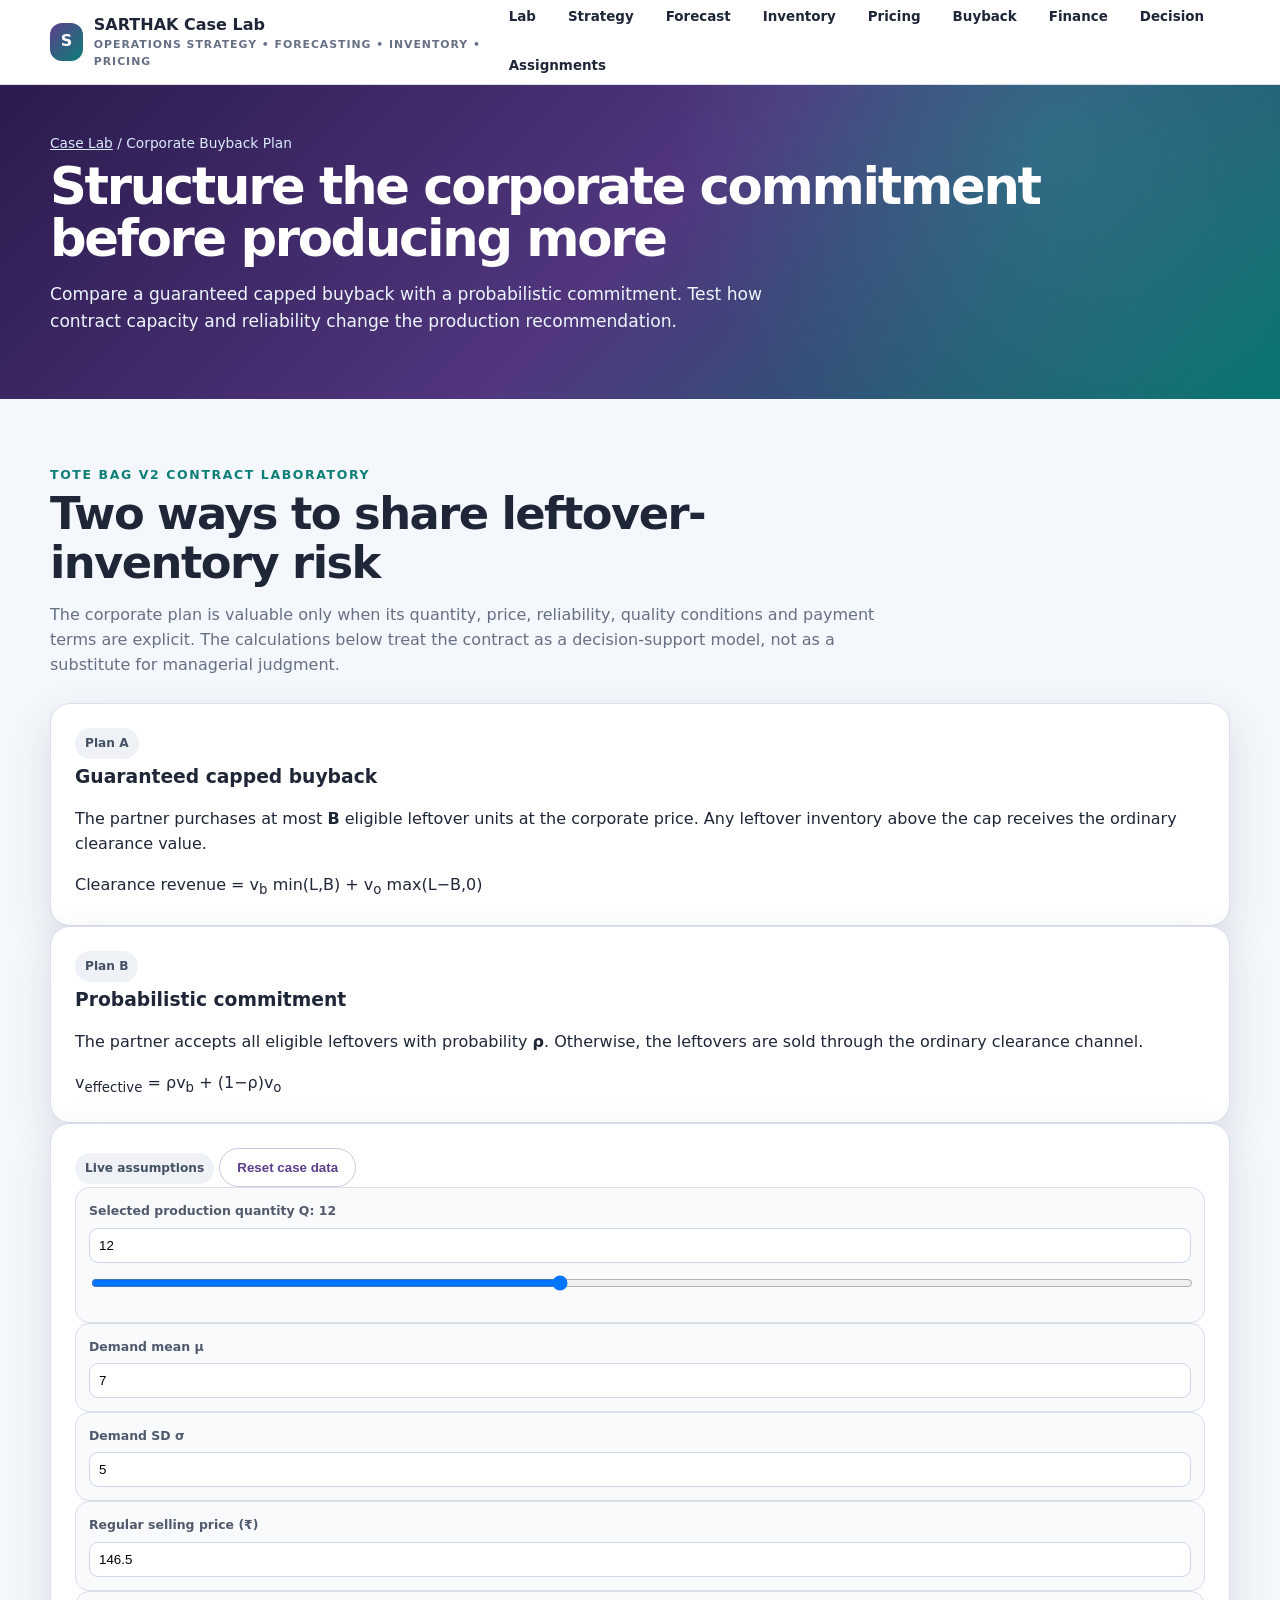
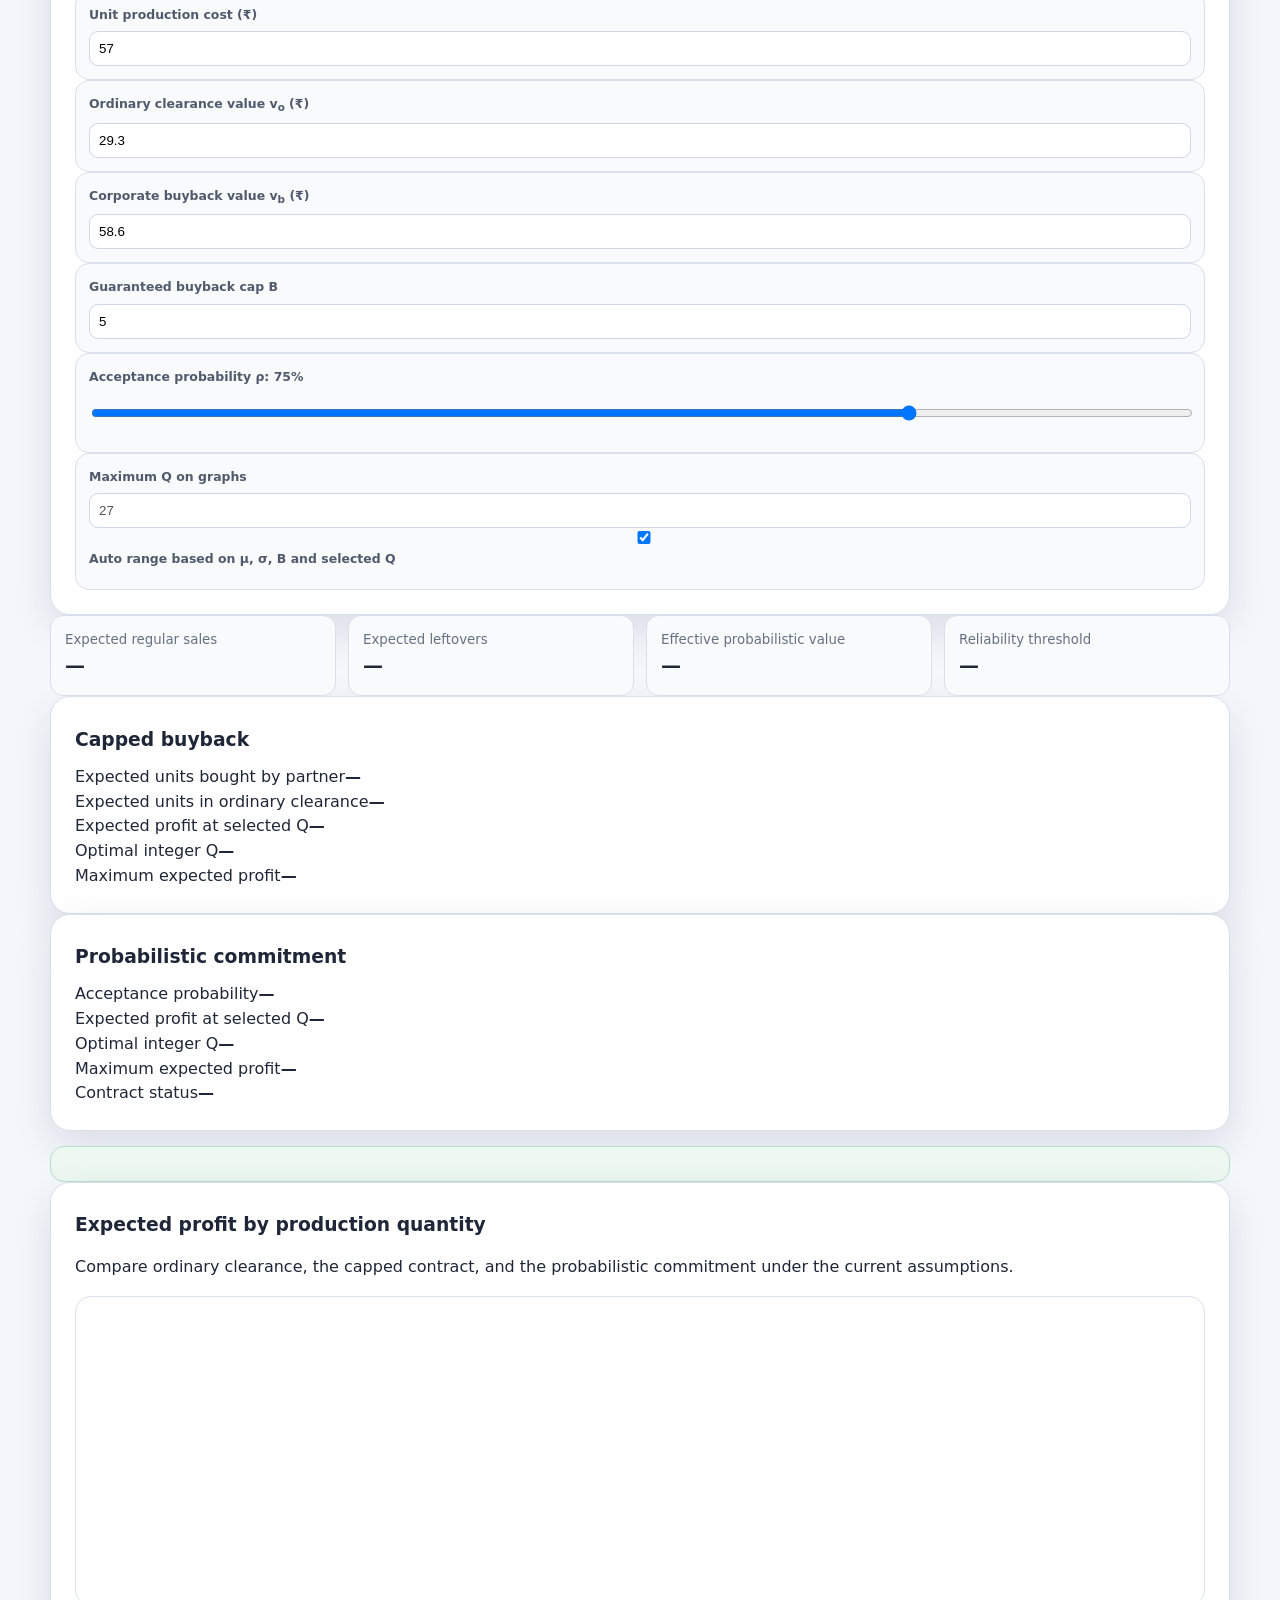
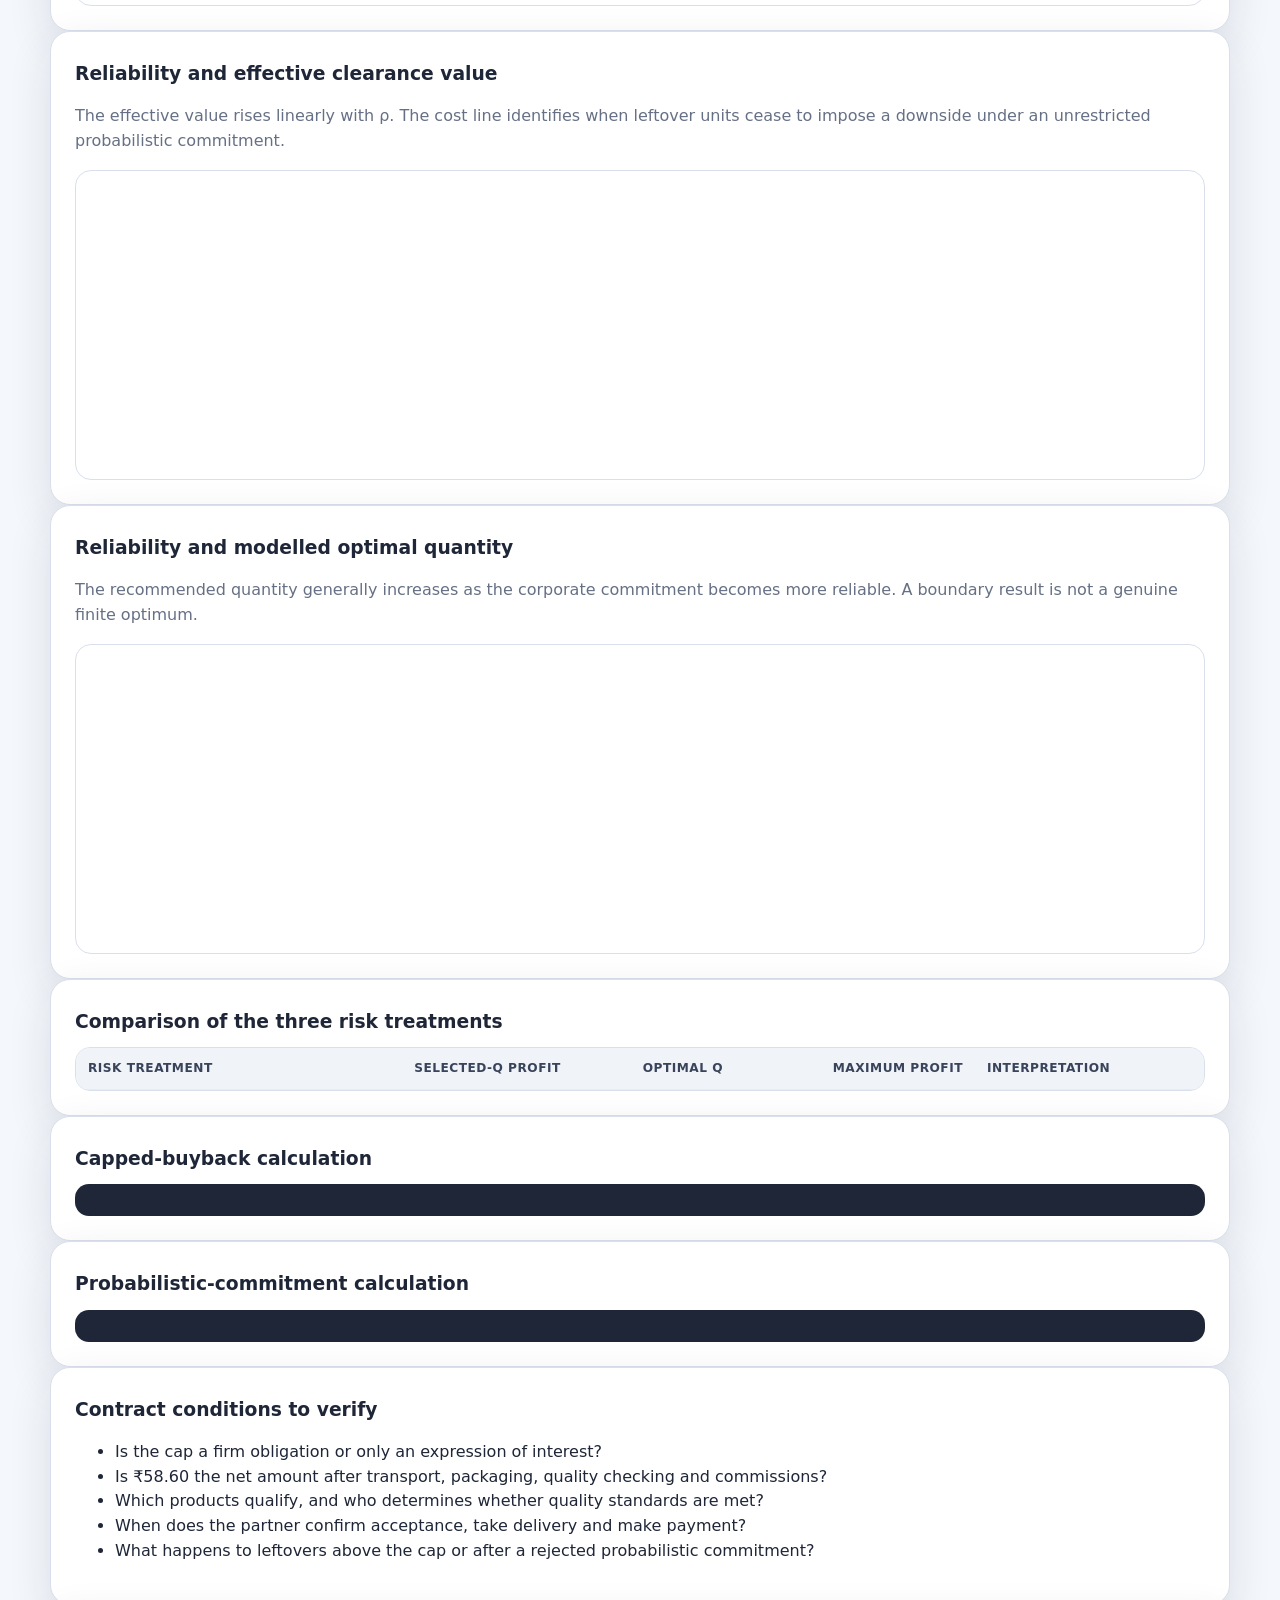
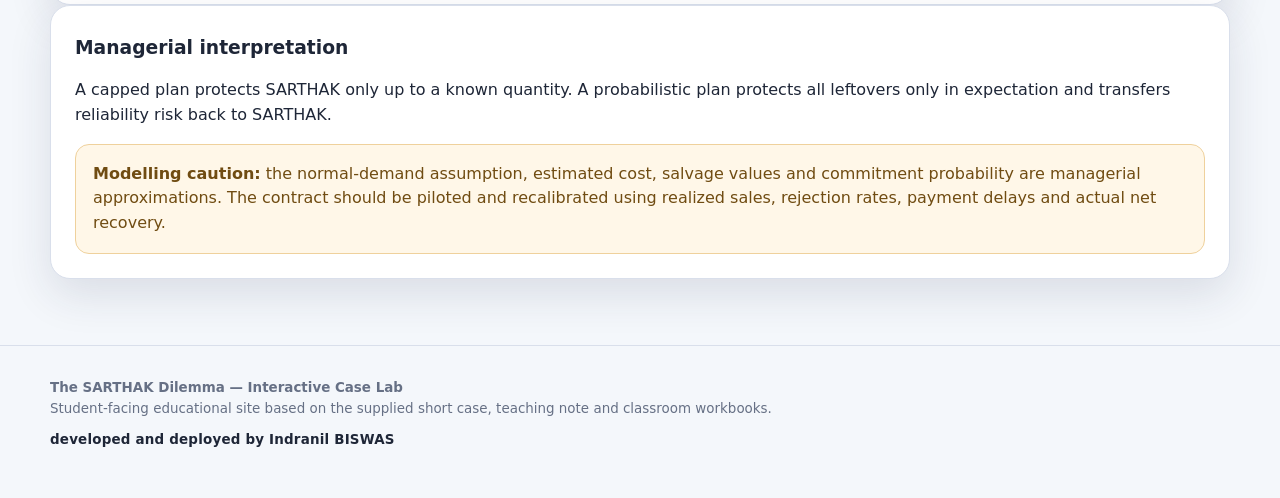
==== buyback.html @ 47f2837c "Add corporate buyback analysis page" ====
<!doctype html>
<html lang="en">
<head>
  <meta charset="utf-8">
  <meta name="viewport" content="width=device-width,initial-scale=1">
  <meta name="description" content="Interactive corporate buyback analysis for the SARTHAK Tote Bag V2 case">
  <title>Corporate Buyback Plan | SARTHAK Case Lab</title>
  <link rel="stylesheet" href="assets/styles.css">
  <link rel="stylesheet" href="assets/buyback-lab.css">
</head>
<body>
  <header class="top">
    <div class="container nav">
      <a class="brand" href="index.html"><span class="mark">S</span><span>SARTHAK Case Lab<small>Operations strategy • Forecasting • Inventory • Pricing</small></span></a>
      <nav class="links"><a href="index.html#lab">Lab</a><a href="strategy.html">Strategy</a><a href="forecast.html">Forecast</a><a href="inventory.html">Inventory</a><a href="pricing.html">Pricing</a><a href="buyback.html">Buyback</a><a href="finance.html">Finance</a><a href="decision.html">Decision</a><a href="assignments.html">Assignments</a></nav>
    </div>
  </header>

  <div class="hero small">
    <div class="container">
      <div class="crumb"><a href="index.html#lab">Case Lab</a> / Corporate Buyback Plan</div>
      <h1>Structure the corporate commitment before producing more</h1>
      <p>Compare a guaranteed capped buyback with a probabilistic commitment. Test how contract capacity and reliability change the production recommendation.</p>
    </div>
  </div>

  <main>
    <section>
      <div class="container">
        <div class="head">
          <div class="kicker">Tote Bag V2 contract laboratory</div>
          <h2>Two ways to share leftover-inventory risk</h2>
          <p class="lead">The corporate plan is valuable only when its quantity, price, reliability, quality conditions and payment terms are explicit. The calculations below treat the contract as a decision-support model, not as a substitute for managerial judgment.</p>
        </div>

        <div class="contract-cards">
          <article class="card pad contract-card capped">
            <span class="badge">Plan A</span>
            <h3>Guaranteed capped buyback</h3>
            <p>The partner purchases at most <b>B</b> eligible leftover units at the corporate price. Any leftover inventory above the cap receives the ordinary clearance value.</p>
            <div class="mini-formula">Clearance revenue = v<sub>b</sub> min(L,B) + v<sub>o</sub> max(L−B,0)</div>
          </article>
          <article class="card pad contract-card probabilistic">
            <span class="badge">Plan B</span>
            <h3>Probabilistic commitment</h3>
            <p>The partner accepts all eligible leftovers with probability <b>ρ</b>. Otherwise, the leftovers are sold through the ordinary clearance channel.</p>
            <div class="mini-formula">v<sub>effective</sub> = ρv<sub>b</sub> + (1−ρ)v<sub>o</sub></div>
          </article>
        </div>

        <div class="buyback-layout">
          <aside class="card pad buyback-panel">
            <div class="panel-head">
              <span class="badge">Live assumptions</span>
              <button class="btn alt small" id="bbReset" type="button">Reset case data</button>
            </div>

            <div id="bbValidation" class="bb-alert" hidden></div>

            <div class="control">
              <label for="bbQ">Selected production quantity Q: <b id="bbQValue">12</b></label>
              <div class="quantity-row">
                <input id="bbQ" type="number" min="1" max="200" step="1" value="12">
                <input id="bbQRange" type="range" min="1" max="27" step="1" value="12">
              </div>
            </div>

            <div class="input-pair">
              <div class="control">
                <label for="bbMu">Demand mean μ</label>
                <input id="bbMu" type="number" min="0" step="0.1" value="7">
              </div>
              <div class="control">
                <label for="bbSigma">Demand SD σ</label>
                <input id="bbSigma" type="number" min="0.01" step="0.1" value="5">
              </div>
            </div>

            <div class="input-pair">
              <div class="control">
                <label for="bbPrice">Regular selling price (₹)</label>
                <input id="bbPrice" type="number" min="0" step="0.01" value="146.5">
              </div>
              <div class="control">
                <label for="bbCost">Unit production cost (₹)</label>
                <input id="bbCost" type="number" min="0" step="0.01" value="57">
              </div>
            </div>

            <div class="input-pair">
              <div class="control">
                <label for="bbOrdinary">Ordinary clearance value v<sub>o</sub> (₹)</label>
                <input id="bbOrdinary" type="number" min="0" step="0.01" value="29.3">
              </div>
              <div class="control">
                <label for="bbCorporate">Corporate buyback value v<sub>b</sub> (₹)</label>
                <input id="bbCorporate" type="number" min="0" step="0.01" value="58.6">
              </div>
            </div>

            <div class="input-pair">
              <div class="control">
                <label for="bbCap">Guaranteed buyback cap B</label>
                <input id="bbCap" type="number" min="0" max="200" step="1" value="5">
              </div>
              <div class="control">
                <label for="bbRho">Acceptance probability ρ: <b id="bbRhoValue">75%</b></label>
                <input id="bbRho" type="range" min="0" max="100" step="1" value="75">
              </div>
            </div>

            <div class="control">
              <label for="bbMaxQ">Maximum Q on graphs</label>
              <input id="bbMaxQ" type="number" min="5" max="200" step="1" value="27" disabled>
              <label class="toggle-row" for="bbAutoRange"><input id="bbAutoRange" type="checkbox" checked> Auto range based on μ, σ, B and selected Q</label>
            </div>
          </aside>

          <div class="buyback-results">
            <div class="kpis">
              <div class="kpi"><small>Expected regular sales</small><b id="bbSales">—</b></div>
              <div class="kpi"><small>Expected leftovers</small><b id="bbLeftovers">—</b></div>
              <div class="kpi"><small>Effective probabilistic value</small><b id="bbEffective">—</b></div>
              <div class="kpi"><small>Reliability threshold</small><b id="bbThreshold">—</b></div>
            </div>

            <div class="comparison-grid">
              <article class="card pad plan-result capped">
                <h3>Capped buyback</h3>
                <div class="result-line"><span>Expected units bought by partner</span><b id="bbCovered">—</b></div>
                <div class="result-line"><span>Expected units in ordinary clearance</span><b id="bbOverflow">—</b></div>
                <div class="result-line"><span>Expected profit at selected Q</span><b id="bbCapSelectedProfit">—</b></div>
                <div class="result-line"><span>Optimal integer Q</span><b id="bbCapOptimalQ">—</b></div>
                <div class="result-line"><span>Maximum expected profit</span><b id="bbCapOptimalProfit">—</b></div>
              </article>
              <article class="card pad plan-result probabilistic">
                <h3>Probabilistic commitment</h3>
                <div class="result-line"><span>Acceptance probability</span><b id="bbProbRho">—</b></div>
                <div class="result-line"><span>Expected profit at selected Q</span><b id="bbProbSelectedProfit">—</b></div>
                <div class="result-line"><span>Optimal integer Q</span><b id="bbProbOptimalQ">—</b></div>
                <div class="result-line"><span>Maximum expected profit</span><b id="bbProbOptimalProfit">—</b></div>
                <div class="result-line"><span>Contract status</span><b id="bbProbStatus">—</b></div>
              </article>
            </div>

            <div id="bbRecommendation" class="callout"></div>

            <div class="card pad chart-card">
              <div class="chart-heading">
                <div>
                  <h3>Expected profit by production quantity</h3>
                  <p>Compare ordinary clearance, the capped contract, and the probabilistic commitment under the current assumptions.</p>
                </div>
              </div>
              <div id="bbProfitChart" class="chart buyback-chart"></div>
            </div>
          </div>
        </div>

        <div class="sensitivity-grid">
          <div class="card pad">
            <h3>Reliability and effective clearance value</h3>
            <p class="lead">The effective value rises linearly with ρ. The cost line identifies when leftover units cease to impose a downside under an unrestricted probabilistic commitment.</p>
            <div id="bbValueSensitivity" class="chart sensitivity-chart"></div>
          </div>
          <div class="card pad">
            <h3>Reliability and modelled optimal quantity</h3>
            <p class="lead">The recommended quantity generally increases as the corporate commitment becomes more reliable. A boundary result is not a genuine finite optimum.</p>
            <div id="bbQuantitySensitivity" class="chart sensitivity-chart"></div>
          </div>
        </div>

        <div class="card pad comparison-table-card">
          <h3>Comparison of the three risk treatments</h3>
          <div class="tablewrap">
            <table>
              <thead>
                <tr><th>Risk treatment</th><th class="r">Selected-Q profit</th><th class="r">Optimal Q</th><th class="r">Maximum profit</th><th>Interpretation</th></tr>
              </thead>
              <tbody id="bbComparisonBody"></tbody>
            </table>
          </div>
        </div>

        <div class="formula-grid">
          <div class="card pad">
            <h3>Capped-buyback calculation</h3>
            <div class="formula explainer" id="bbCapFormula"></div>
          </div>
          <div class="card pad">
            <h3>Probabilistic-commitment calculation</h3>
            <div class="formula explainer" id="bbProbFormula"></div>
          </div>
        </div>

        <div class="contract-checklist">
          <div class="card pad">
            <h3>Contract conditions to verify</h3>
            <ul>
              <li>Is the cap a firm obligation or only an expression of interest?</li>
              <li>Is ₹58.60 the net amount after transport, packaging, quality checking and commissions?</li>
              <li>Which products qualify, and who determines whether quality standards are met?</li>
              <li>When does the partner confirm acceptance, take delivery and make payment?</li>
              <li>What happens to leftovers above the cap or after a rejected probabilistic commitment?</li>
            </ul>
          </div>
          <div class="card pad">
            <h3>Managerial interpretation</h3>
            <p>A capped plan protects SARTHAK only up to a known quantity. A probabilistic plan protects all leftovers only in expectation and transfers reliability risk back to SARTHAK.</p>
            <div class="callout warn"><b>Modelling caution:</b> the normal-demand assumption, estimated cost, salvage values and commitment probability are managerial approximations. The contract should be piloted and recalibrated using realized sales, rejection rates, payment delays and actual net recovery.</div>
          </div>
        </div>
      </div>
    </section>
  </main>

  <footer class="footer"><div class="container"><b>The SARTHAK Dilemma — Interactive Case Lab</b><br>Student-facing educational site based on the supplied short case, teaching note and classroom workbooks.</div></footer>
  <script src="assets/buyback-lab.js"></script>
</body>
</html>
---- assets/styles.css ----
:root{--ink:#1e2637;--muted:#667085;--paper:#fff;--bg:#f4f7fb;--purple:#5b3f8c;--teal:#0d7f78;--amber:#d98b2b;--red:#b84a52;--green:#3f8a62;--line:#d9dfeb;--shadow:0 16px 44px rgba(30,42,70,.12);--radius:20px;--max:1180px}*{box-sizing:border-box}html{scroll-behavior:smooth}body{margin:0;background:var(--bg);color:var(--ink);font-family:Inter,ui-sans-serif,system-ui,-apple-system,BlinkMacSystemFont,"Segoe UI",sans-serif;line-height:1.55}a{text-decoration:none;color:inherit}.container{width:min(var(--max),calc(100% - 32px));margin:auto}.top{position:sticky;top:0;z-index:30;background:rgba(255,255,255,.95);backdrop-filter:blur(12px);border-bottom:1px solid var(--line)}.nav{min-height:68px;display:flex;align-items:center;justify-content:space-between;gap:18px}.brand{display:flex;align-items:center;gap:11px;font-weight:900}.mark{width:38px;height:38px;border-radius:12px;background:linear-gradient(135deg,var(--purple),var(--teal));display:grid;place-items:center;color:white}.brand small{display:block;color:var(--muted);font-size:.68rem;text-transform:uppercase;letter-spacing:.09em}.links{display:flex;gap:14px;flex-wrap:wrap;font-size:.84rem;font-weight:760}.links a{padding:7px 9px;border-radius:9px}.links a:hover,.links a.active{background:#eef1f7;color:var(--purple)}.hero{padding:76px 0 62px;color:white;background:radial-gradient(circle at 82% 15%,rgba(42,166,157,.34),transparent 35%),linear-gradient(135deg,#2c1b4e,#51367e 50%,#08746e)}.hero.small{padding:48px 0}.hero-grid{display:grid;grid-template-columns:1.15fr .85fr;gap:40px;align-items:center}.eyebrow{color:#c8f2ed;text-transform:uppercase;letter-spacing:.15em;font-size:.78rem;font-weight:850}.hero h1{font-size:clamp(2.4rem,5vw,4.8rem);line-height:1.02;letter-spacing:-.045em;margin:.35rem 0 1rem}.hero.small h1{font-size:clamp(2.1rem,4vw,3.6rem)}.hero p{font-size:1.07rem;color:#edf6ff;max-width:780px}.hero-art{background:rgba(255,255,255,.1);border:1px solid rgba(255,255,255,.25);border-radius:25px;padding:20px;box-shadow:0 26px 70px rgba(0,0,0,.22)}.btn{display:inline-block;border:0;border-radius:999px;padding:11px 17px;font-weight:800;background:linear-gradient(135deg,var(--purple),#7d5bb1);color:white;cursor:pointer}.btn.alt{background:white;color:var(--purple);border:1px solid #cec6e4}.btn.ghost{background:rgba(255,255,255,.12);border:1px solid rgba(255,255,255,.35)}.actions{display:flex;gap:12px;flex-wrap:wrap;margin-top:24px}section{padding:66px 0;scroll-margin-top:82px}.head{max-width:850px;margin-bottom:26px}.kicker{font-size:.78rem;text-transform:uppercase;letter-spacing:.13em;font-weight:850;color:var(--teal)}h2{font-size:clamp(1.9rem,3.5vw,3rem);letter-spacing:-.035em;line-height:1.08;margin:.35rem 0 .65rem}h3{margin:.2rem 0 .7rem}.lead{color:var(--muted)}.card{background:var(--paper);border:1px solid var(--line);border-radius:var(--radius);box-shadow:var(--shadow)}.pad{padding:24px}.grid2{display:grid;grid-template-columns:repeat(2,minmax(0,1fr));gap:22px}.grid3{display:grid;grid-template-columns:repeat(3,minmax(0,1fr));gap:18px}.grid4{display:grid;grid-template-columns:repeat(4,minmax(0,1fr));gap:15px}.metric{padding:20px;border-radius:17px;background:white;border:1px solid var(--line);border-left:5px solid var(--teal)}.metric:nth-child(2){border-left-color:var(--red)}.metric:nth-child(3){border-left-color:var(--amber)}.metric:nth-child(4){border-left-color:var(--purple)}.metric b{display:block;font-size:1.8rem}.metric span{color:var(--muted);font-size:.87rem}.quote{padding:20px;border-left:5px solid var(--purple);background:linear-gradient(135deg,#f0ebfb,#edf9f8);border-radius:0 16px 16px 0;font-weight:700}.page-card{padding:22px;border-top:5px solid var(--purple)}.page-card:nth-child(2){border-top-color:var(--teal)}.page-card:nth-child(3){border-top-color:var(--amber)}.page-card:nth-child(4){border-top-color:var(--green)}.page-card:nth-child(5){border-top-color:var(--red)}.page-card p{color:var(--muted)}.page-card .btn{margin-top:8px}.framework{overflow:auto;padding:18px}.framework svg{min-width:940px;width:100%;height:auto}.choice{padding:21px;border-top:5px solid var(--purple)}.choice:nth-child(2){border-top-color:var(--teal)}.choice:nth-child(3){border-top-color:var(--amber)}table{width:100%;border-collapse:collapse;min-width:680px}.tablewrap{overflow:auto;border:1px solid var(--line);border-radius:15px;background:white}th,td{padding:11px 12px;border-bottom:1px solid #e8ebf1;text-align:left;font-size:.88rem}th{background:#f0f3f8;color:#39445b;text-transform:uppercase;letter-spacing:.04em;font-size:.76rem}.r{text-align:right}.controls{display:grid;grid-template-columns:repeat(5,minmax(0,1fr));gap:12px}.control{padding:13px;border:1px solid var(--line);border-radius:14px;background:#f8fafc}.control label{display:block;font-size:.78rem;font-weight:800;color:#505a6c;margin-bottom:7px}.control input,.control select{width:100%;padding:9px;border:1px solid #cfd7e5;border-radius:9px;background:white}.formula{font-family:ui-monospace,SFMono-Regular,Consolas,monospace;background:#1e2637;color:#f8fafc;border-radius:14px;padding:16px;overflow:auto;line-height:1.7}.kpis{display:grid;grid-template-columns:repeat(4,minmax(0,1fr));gap:12px}.kpi{padding:14px;border:1px solid var(--line);border-radius:13px;background:#f8fafc}.kpi small{display:block;color:var(--muted)}.kpi b{font-size:1.25rem}.chart{min-height:310px;padding:12px;border:1px solid var(--line);border-radius:16px;background:white;overflow:auto}.chart svg{width:100%;height:auto;display:block}.legend{display:flex;gap:12px;flex-wrap:wrap;color:var(--muted);font-size:.78rem}.legend i{width:10px;height:10px;border-radius:50%;display:inline-block;margin-right:5px}.best{background:#e9f7ef;font-weight:800}.callout{margin-top:15px;padding:17px;border-radius:14px;background:#ecf8f1;border:1px solid #b9ddc6;color:#245d3b}.callout.warn{background:#fff7e8;border-color:#efd19c;color:#704c12}.assignment{counter-reset:q}.assignment li{list-style:none;position:relative;padding:0 0 18px 48px}.assignment li:before{counter-increment:q;content:counter(q);position:absolute;left:0;top:0;width:32px;height:32px;border-radius:10px;display:grid;place-items:center;color:white;font-weight:900;background:linear-gradient(135deg,var(--purple),var(--teal))}.score-row{display:grid;grid-template-columns:180px 1fr 58px;gap:14px;align-items:center;margin:12px 0}.track{height:12px;border-radius:99px;background:#e7ebf2;overflow:hidden}.fill{height:100%;background:linear-gradient(90deg,var(--purple),var(--teal))}.footer{padding:32px 0 48px;color:var(--muted);font-size:.84rem;border-top:1px solid var(--line)}.crumb{color:#dcecff;font-size:.86rem}.crumb a{text-decoration:underline}.split{display:grid;grid-template-columns:360px 1fr;gap:22px}.sticky{position:sticky;top:88px;height:max-content}.badge{display:inline-block;padding:6px 10px;border-radius:999px;font-size:.76rem;font-weight:800;background:#eef2f7;color:#455064}.timeline{display:grid;grid-template-columns:repeat(6,minmax(150px,1fr));gap:12px;overflow:auto}.timeline article{padding:16px;background:white;border:1px solid var(--line);border-radius:14px}.timeline b{color:var(--purple)}@media(max-width:900px){.hero-grid,.grid2,.split{grid-template-columns:1fr}.grid3{grid-template-columns:1fr}.grid4{grid-template-columns:repeat(2,1fr)}.controls{grid-template-columns:repeat(2,1fr)}.links a{display:none}.sticky{position:static}}@media(max-width:600px){.grid4,.controls,.kpis{grid-template-columns:1fr}.score-row{grid-template-columns:130px 1fr 48px}.hero{padding-top:45px}}.footer .container::after{content:"developed and deployed by Indranil BISWAS";display:block;margin-top:10px;font-weight:800;color:var(--ink);letter-spacing:.015em}
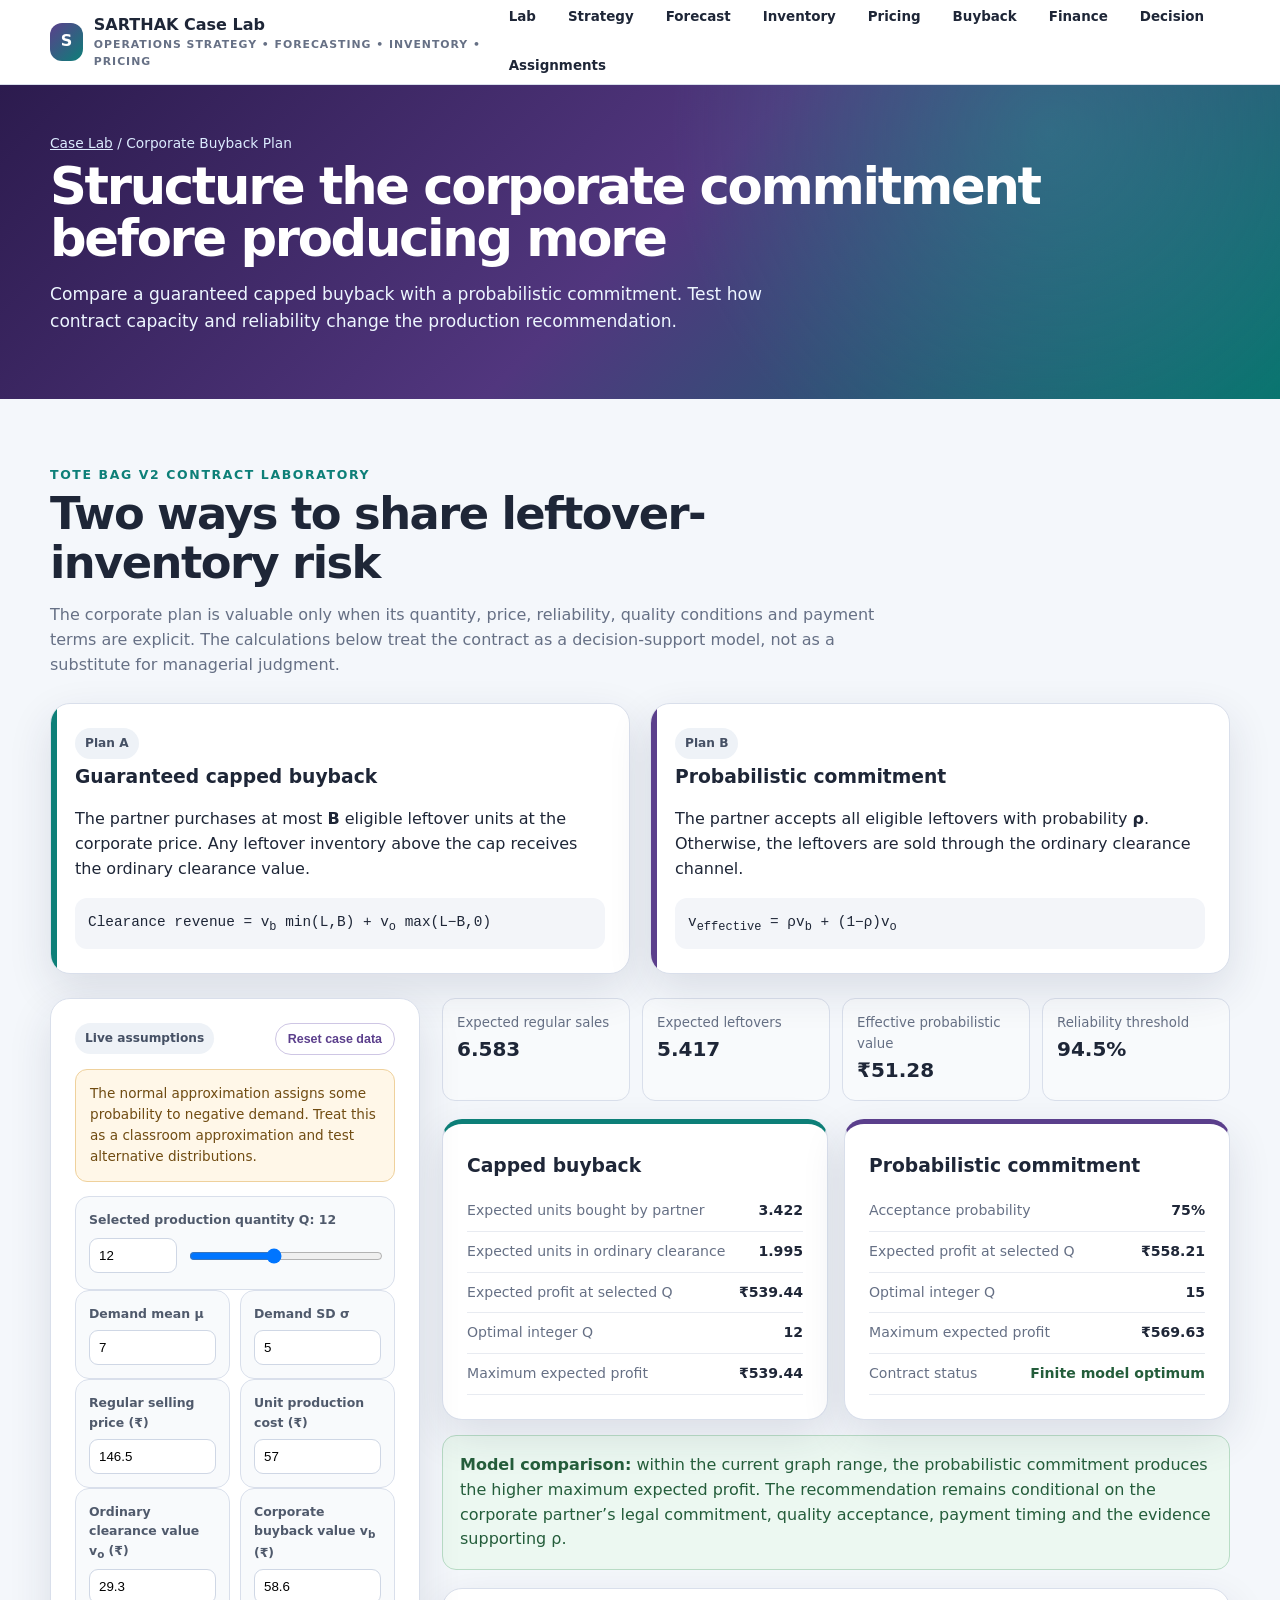
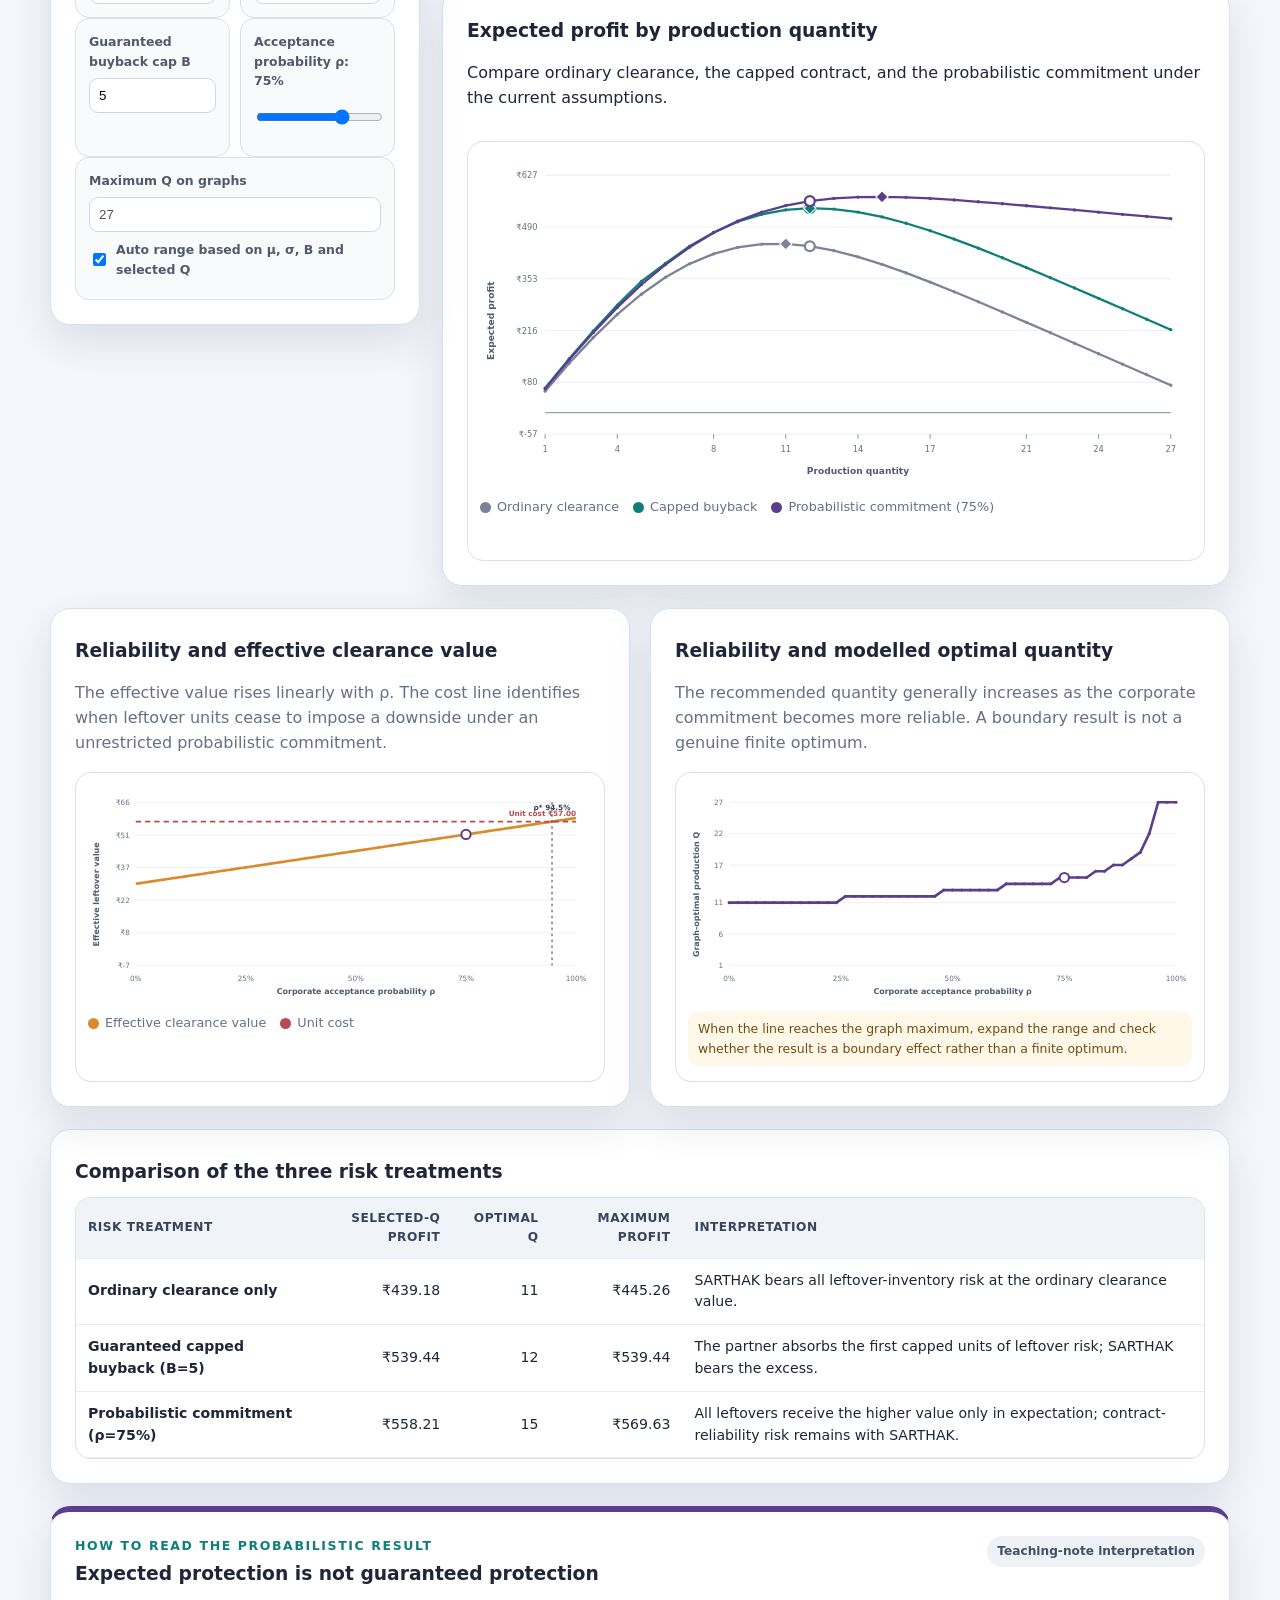
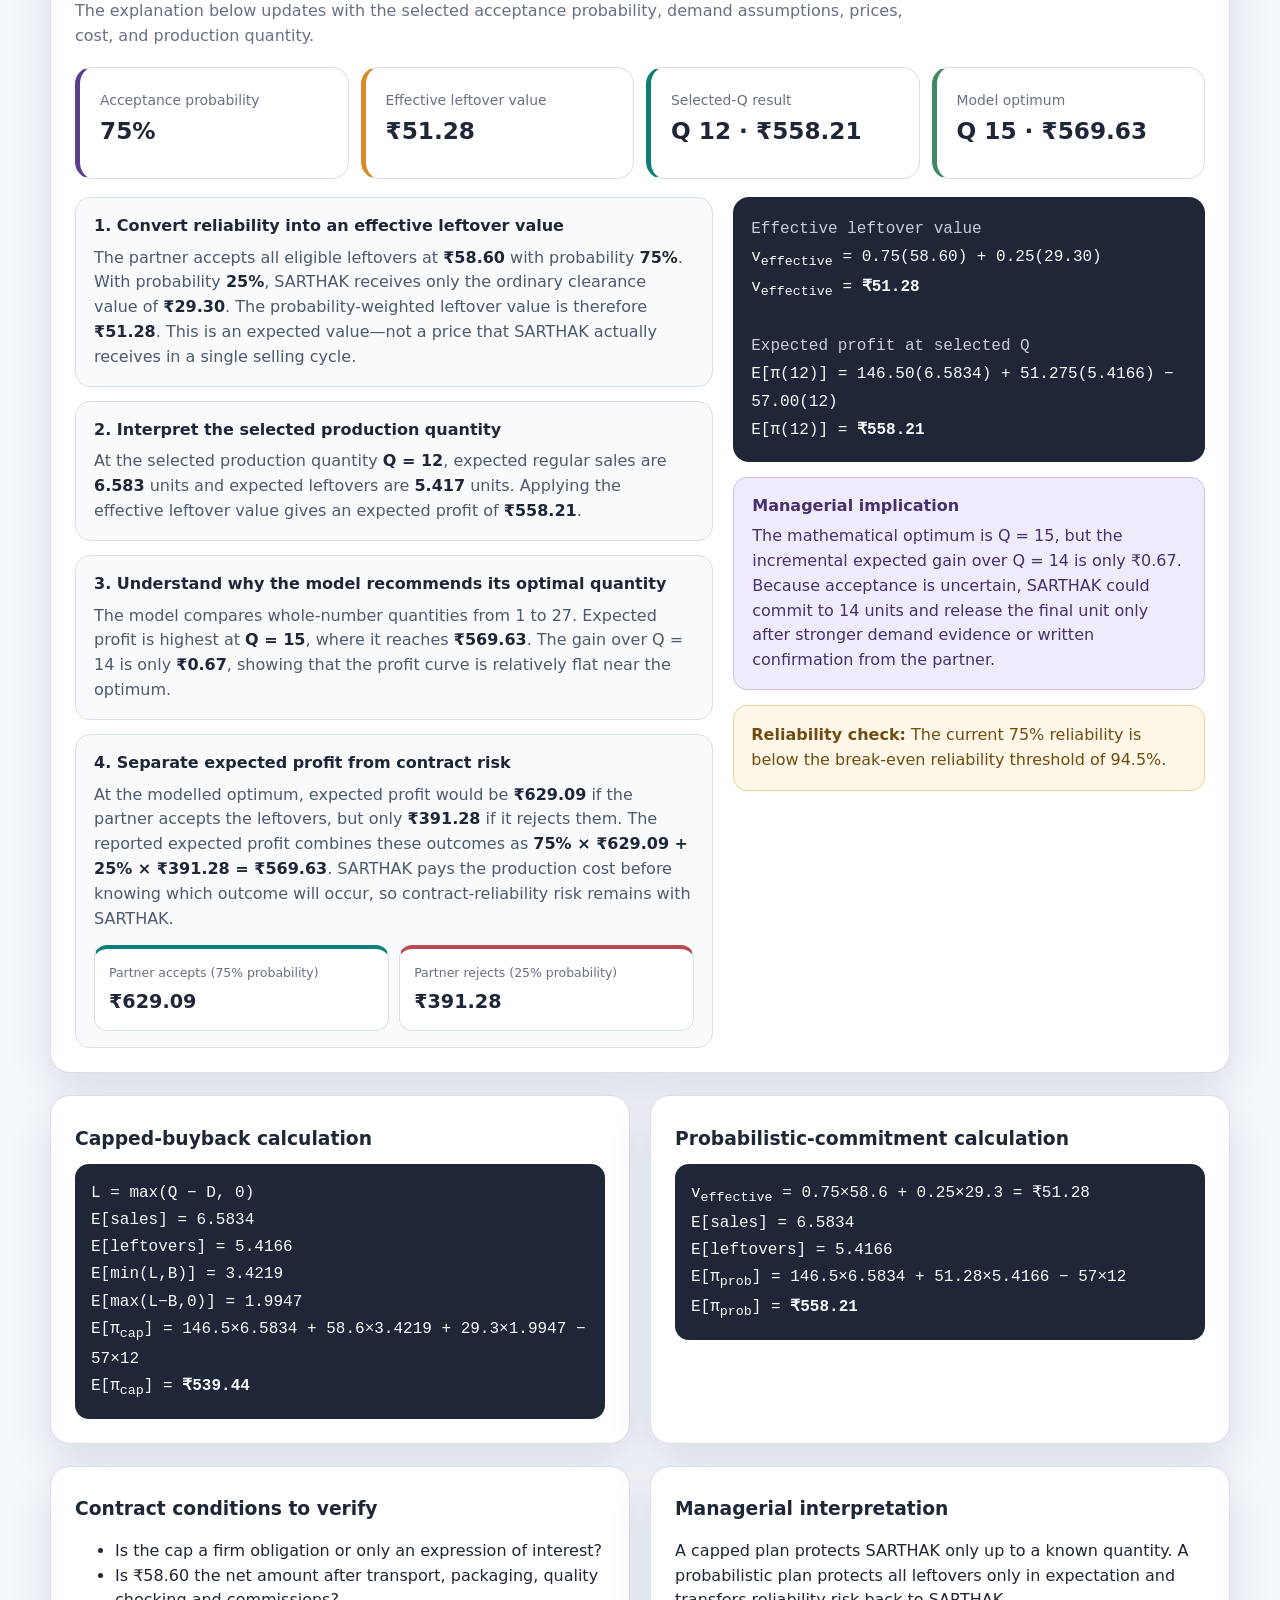
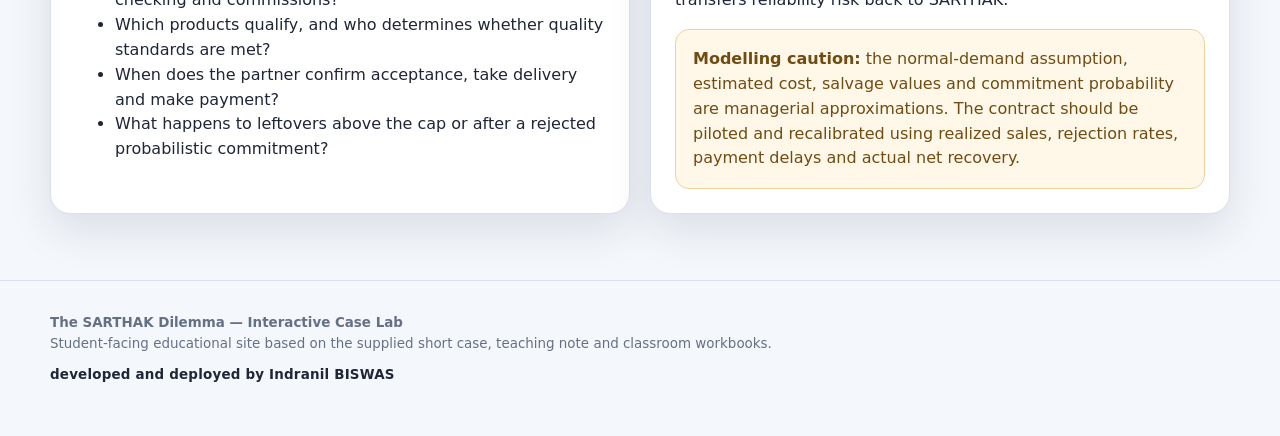
==== commit 71b77977: "Explain probabilistic commitment dynamically" ====
--- a/buyback.html
+++ b/buyback.html
@@ -7,6 +7,7 @@
   <title>Corporate Buyback Plan | SARTHAK Case Lab</title>
   <link rel="stylesheet" href="assets/styles.css">
   <link rel="stylesheet" href="assets/buyback-lab.css">
+  <link rel="stylesheet" href="assets/buyback-explanation.css">
 </head>
 <body>
   <header class="top">
@@ -182,6 +183,55 @@
           </div>
         </div>
 
+        <div id="probExplanation" class="card pad prob-explanation" hidden>
+          <div class="prob-explanation-head">
+            <div>
+              <div class="kicker">How to read the probabilistic result</div>
+              <h3>Expected protection is not guaranteed protection</h3>
+              <p>The explanation below updates with the selected acceptance probability, demand assumptions, prices, cost, and production quantity.</p>
+            </div>
+            <span class="badge">Teaching-note interpretation</span>
+          </div>
+
+          <div class="prob-summary">
+            <div class="metric"><span>Acceptance probability</span><b id="probRhoSummary">—</b></div>
+            <div class="metric"><span>Effective leftover value</span><b id="probEffectiveSummary">—</b></div>
+            <div class="metric"><span>Selected-Q result</span><b id="probSelectedSummary">—</b></div>
+            <div class="metric"><span>Model optimum</span><b id="probOptimalSummary">—</b></div>
+          </div>
+
+          <div class="prob-explanation-grid">
+            <div class="prob-narrative">
+              <div class="prob-step">
+                <h4>1. Convert reliability into an effective leftover value</h4>
+                <p id="probExpectedValueText"></p>
+              </div>
+              <div class="prob-step">
+                <h4>2. Interpret the selected production quantity</h4>
+                <p id="probSelectedText"></p>
+              </div>
+              <div class="prob-step">
+                <h4>3. Understand why the model recommends its optimal quantity</h4>
+                <p id="probOptimalText"></p>
+              </div>
+              <div class="prob-step">
+                <h4>4. Separate expected profit from contract risk</h4>
+                <p id="probRiskText"></p>
+                <div class="prob-outcomes">
+                  <div class="prob-outcome accepted"><span id="probAcceptedLabel">Partner accepts</span><b id="probAcceptedProfit">—</b></div>
+                  <div class="prob-outcome rejected"><span id="probRejectedLabel">Partner rejects</span><b id="probRejectedProfit">—</b></div>
+                </div>
+              </div>
+            </div>
+
+            <div>
+              <div id="probFormulaBox" class="prob-formula-box"></div>
+              <div id="probManagerialNote" class="prob-managerial-note"></div>
+              <div class="callout warn"><b>Reliability check:</b> <span id="probThresholdText"></span></div>
+            </div>
+          </div>
+        </div>
+
         <div class="formula-grid">
           <div class="card pad">
             <h3>Capped-buyback calculation</h3>
@@ -216,5 +266,6 @@
 
   <footer class="footer"><div class="container"><b>The SARTHAK Dilemma — Interactive Case Lab</b><br>Student-facing educational site based on the supplied short case, teaching note and classroom workbooks.</div></footer>
   <script src="assets/buyback-lab.js"></script>
+  <script src="assets/buyback-explanation.js"></script>
 </body>
 </html>
--- a/assets/buyback-lab.css
+++ b/assets/buyback-lab.css
@@ -0,0 +1 @@
+.contract-cards{display:grid;grid-template-columns:repeat(2,minmax(0,1fr));gap:20px;margin-bottom:24px}.contract-card{position:relative;overflow:hidden}.contract-card:before{content:"";position:absolute;left:0;top:0;bottom:0;width:6px}.contract-card.capped:before{background:var(--teal)}.contract-card.probabilistic:before{background:var(--purple)}.mini-formula{margin-top:15px;padding:13px;border-radius:12px;background:#f3f5f9;font-family:ui-monospace,SFMono-Regular,Consolas,monospace;font-size:.9rem;overflow:auto}.buyback-layout{display:grid;grid-template-columns:370px minmax(0,1fr);gap:22px;align-items:start}.buyback-panel{position:sticky;top:88px}.panel-head,.chart-heading{display:flex;align-items:flex-start;justify-content:space-between;gap:12px;margin-bottom:14px}.btn.small{padding:8px 12px;font-size:.78rem}.input-pair{display:grid;grid-template-columns:repeat(2,minmax(0,1fr));gap:10px}.quantity-row{display:grid;grid-template-columns:88px 1fr;gap:10px;align-items:center}.toggle-row{display:flex!important;align-items:center;gap:7px;margin-top:8px;font-weight:650!important;text-transform:none!important;letter-spacing:0!important}.toggle-row input{width:auto}.bb-alert{padding:13px 14px;border-radius:12px;margin-bottom:14px;font-size:.85rem}.bb-alert.error{background:#fff0f1;border:1px solid #e9a9ae;color:#7c2730}.bb-alert.warning{background:#fff7e8;border:1px solid #efd19c;color:#704c12}.comparison-grid{display:grid;grid-template-columns:repeat(2,minmax(0,1fr));gap:16px;margin-top:18px}.plan-result{border-top:5px solid var(--teal)}.plan-result.probabilistic{border-top-color:var(--purple)}.result-line{display:flex;justify-content:space-between;gap:16px;padding:9px 0;border-bottom:1px solid #e8ebf1;font-size:.88rem}.result-line span{color:var(--muted)}.result-line b{text-align:right}.chart-card{margin-top:18px}.buyback-chart{min-height:420px}.sensitivity-grid{display:grid;grid-template-columns:repeat(2,minmax(0,1fr));gap:20px;margin-top:22px}.sensitivity-chart{min-height:310px}.comparison-table-card{margin-top:22px}.formula-grid,.contract-checklist{display:grid;grid-template-columns:repeat(2,minmax(0,1fr));gap:20px;margin-top:22px}.strategy-legend{display:flex;gap:14px;flex-wrap:wrap;margin-top:10px;color:var(--muted);font-size:.8rem}.strategy-legend span{display:inline-flex;align-items:center;gap:6px}.strategy-legend i{width:11px;height:11px;border-radius:50%;display:inline-block}.boundary-note{padding:8px 10px;border-radius:10px;background:#fff7e8;color:#704c12;font-size:.78rem;margin-top:8px}.status-good{color:#245d3b}.status-warn{color:#8a4b10}.status-risk{color:#8d2630}@media(max-width:980px){.buyback-layout{grid-template-columns:1fr}.buyback-panel{position:static}.contract-cards,.sensitivity-grid,.formula-grid,.contract-checklist{grid-template-columns:1fr}}@media(max-width:700px){.comparison-grid,.input-pair{grid-template-columns:1fr}.quantity-row{grid-template-columns:1fr}.result-line{align-items:flex-start}.buyback-chart{min-height:350px}}
--- a/assets/buyback-explanation.css
+++ b/assets/buyback-explanation.css
@@ -0,0 +1 @@
+.prob-explanation{margin-top:22px;border-top:6px solid var(--purple);overflow:hidden}.prob-explanation-head{display:flex;align-items:flex-start;justify-content:space-between;gap:18px;margin-bottom:18px}.prob-explanation-head p{margin:.35rem 0 0;color:var(--muted);max-width:850px}.prob-summary{display:grid;grid-template-columns:repeat(4,minmax(0,1fr));gap:12px;margin:18px 0}.prob-summary .metric{border-left-color:var(--purple);min-height:112px}.prob-summary .metric:nth-child(2){border-left-color:var(--amber)}.prob-summary .metric:nth-child(3){border-left-color:var(--teal)}.prob-summary .metric:nth-child(4){border-left-color:var(--green)}.prob-summary .metric b{font-size:1.45rem}.prob-explanation-grid{display:grid;grid-template-columns:1.15fr .85fr;gap:20px;align-items:start}.prob-narrative{display:grid;gap:14px}.prob-step{padding:16px 18px;border:1px solid var(--line);border-radius:15px;background:#f8fafc}.prob-step h4{margin:0 0 7px;font-size:1rem}.prob-step p{margin:0;color:#4e596d}.prob-step strong{color:var(--ink)}.prob-formula-box{background:#1e2637;color:#f8fafc;border-radius:16px;padding:18px;font-family:ui-monospace,SFMono-Regular,Consolas,monospace;line-height:1.75;overflow:auto}.prob-formula-box .muted{color:#c5cedd}.prob-outcomes{margin-top:14px;display:grid;grid-template-columns:repeat(2,minmax(0,1fr));gap:10px}.prob-outcome{padding:14px;border-radius:13px;border:1px solid var(--line);background:white}.prob-outcome span{display:block;color:var(--muted);font-size:.78rem}.prob-outcome b{display:block;margin-top:4px;font-size:1.2rem}.prob-outcome.accepted{border-top:4px solid var(--teal)}.prob-outcome.rejected{border-top:4px solid var(--red)}.prob-managerial-note{margin-top:15px;padding:16px 18px;border-radius:14px;background:#f0ebfb;border:1px solid #cfc1e9;color:#46316d}.prob-managerial-note p{margin:.35rem 0 0}.prob-managerial-note.risk{background:#fff7e8;border-color:#efd19c;color:#704c12}@media(max-width:980px){.prob-summary{grid-template-columns:repeat(2,minmax(0,1fr))}.prob-explanation-grid{grid-template-columns:1fr}}@media(max-width:620px){.prob-summary,.prob-outcomes{grid-template-columns:1fr}.prob-explanation-head{display:block}}
